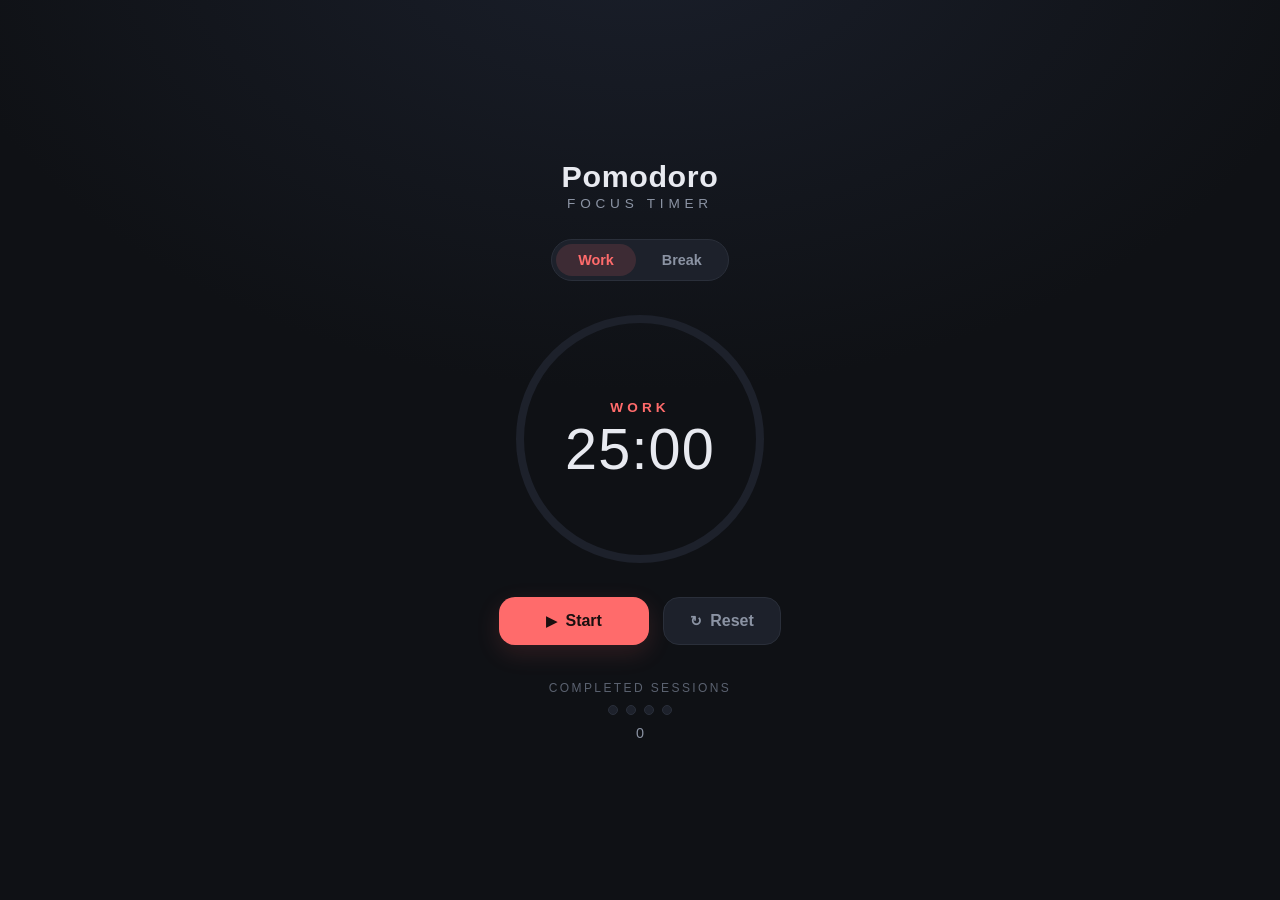
==== pomodoro.html @ ae940117 "Initial commit: Agentic AI team onboarding manual and Pomodoro demo" ====
<!DOCTYPE html>
<html lang="en">
<head>
  <meta charset="UTF-8" />
  <meta name="viewport" content="width=device-width, initial-scale=1.0" />
  <meta name="description" content="A clean, minimalist Pomodoro Focus Timer to help you work in focused intervals." />
  <title>Pomodoro Focus Timer</title>
  <link rel="stylesheet" href="styles.css" />
</head>
<body>
  <main class="app">
    <header class="app-header">
      <h1 class="app-title">Pomodoro</h1>
      <p class="app-subtitle">Focus Timer</p>
    </header>

    <!-- Mode toggle -->
    <div class="mode-switch" role="tablist" aria-label="Timer mode">
      <button
        class="mode-btn is-active"
        id="mode-work"
        type="button"
        role="tab"
        aria-selected="true"
        data-mode="work"
      >
        Work
      </button>
      <button
        class="mode-btn"
        id="mode-break"
        type="button"
        role="tab"
        aria-selected="false"
        data-mode="break"
      >
        Break
      </button>
    </div>

    <!-- Timer display -->
    <section class="timer-card" aria-live="polite">
      <div class="timer-ring">
        <svg class="ring" viewBox="0 0 260 260" aria-hidden="true">
          <circle class="ring-track" cx="130" cy="130" r="120"></circle>
          <circle class="ring-progress" id="ring-progress" cx="130" cy="130" r="120"></circle>
        </svg>
        <div class="timer-content">
          <span class="timer-label" id="timer-label">Work</span>
          <span class="timer-display" id="timer-display">25:00</span>
        </div>
      </div>
    </section>

    <!-- Controls -->
    <div class="controls">
      <button class="btn btn-primary" id="btn-start" type="button">
        <span class="btn-icon" id="btn-icon">&#9654;</span>
        <span id="btn-text">Start</span>
      </button>
      <button class="btn btn-secondary" id="btn-reset" type="button">
        <span class="btn-icon">&#8635;</span>
        <span>Reset</span>
      </button>
    </div>

    <!-- Session counter -->
    <footer class="session-footer">
      <span class="session-label">Completed sessions</span>
      <div class="session-dots" id="session-dots" aria-label="Completed sessions"></div>
      <span class="session-count" id="session-count">0</span>
    </footer>
  </main>

  <script src="script.js"></script>
</body>
</html>
---- styles.css ----
/* ==========================================================================
   Pomodoro Focus Timer — Clean Minimalist Dark Mode
   ========================================================================== */

:root {
  /* Base palette */
  --bg: #0f1115;
  --bg-elevated: #171a21;
  --surface: #1d212b;
  --border: #2a2f3a;

  /* Text */
  --text-primary: #e8eaf0;
  --text-secondary: #8b93a3;
  --text-muted: #5b6270;

  /* Accent (work mode) */
  --accent: #ff6b6b;
  --accent-soft: rgba(255, 107, 107, 0.14);

  /* Break mode accent */
  --accent-break: #4ecdc4;
  --accent-break-soft: rgba(78, 205, 196, 0.14);

  /* Shared */
  --radius: 16px;
  --radius-lg: 28px;
  --transition: 0.3s cubic-bezier(0.4, 0, 0.2, 1);
}

*,
*::before,
*::after {
  box-sizing: border-box;
  margin: 0;
  padding: 0;
}

html,
body {
  height: 100%;
}

body {
  font-family: -apple-system, BlinkMacSystemFont, "Segoe UI", Roboto, Helvetica,
    Arial, sans-serif;
  background: radial-gradient(1200px 800px at 50% -10%, #1a1f2b 0%, var(--bg) 60%);
  color: var(--text-primary);
  display: flex;
  align-items: center;
  justify-content: center;
  min-height: 100vh;
  padding: 24px;
  -webkit-font-smoothing: antialiased;
  transition: background 0.6s ease;
}

/* Break mode tints the page background subtly */
body.is-break {
  background: radial-gradient(1200px 800px at 50% -10%, #14211f 0%, var(--bg) 60%);
}

/* --------------------------------------------------------------------------
   Layout
   -------------------------------------------------------------------------- */
.app {
  width: 100%;
  max-width: 420px;
  display: flex;
  flex-direction: column;
  align-items: center;
  gap: 28px;
  text-align: center;
}

/* --------------------------------------------------------------------------
   Header
   -------------------------------------------------------------------------- */
.app-header {
  display: flex;
  flex-direction: column;
  gap: 2px;
}

.app-title {
  font-size: 1.9rem;
  font-weight: 700;
  letter-spacing: 0.02em;
}

.app-subtitle {
  font-size: 0.85rem;
  color: var(--text-secondary);
  letter-spacing: 0.35em;
  text-transform: uppercase;
}

/* --------------------------------------------------------------------------
   Mode switch
   -------------------------------------------------------------------------- */
.mode-switch {
  display: inline-flex;
  background: var(--surface);
  border: 1px solid var(--border);
  border-radius: 999px;
  padding: 4px;
  gap: 4px;
}

.mode-btn {
  appearance: none;
  border: none;
  background: transparent;
  color: var(--text-secondary);
  font-size: 0.9rem;
  font-weight: 600;
  padding: 8px 22px;
  border-radius: 999px;
  cursor: pointer;
  transition: background var(--transition), color var(--transition);
}

.mode-btn:hover {
  color: var(--text-primary);
}

.mode-btn.is-active {
  background: var(--accent-soft);
  color: var(--accent);
}

body.is-break .mode-btn.is-active {
  background: var(--accent-break-soft);
  color: var(--accent-break);
}

/* --------------------------------------------------------------------------
   Timer ring + display
   -------------------------------------------------------------------------- */
.timer-card {
  width: 100%;
  display: flex;
  justify-content: center;
}

.timer-ring {
  position: relative;
  width: 260px;
  height: 260px;
}

.ring {
  width: 100%;
  height: 100%;
  transform: rotate(-90deg);
}

.ring-track,
.ring-progress {
  fill: none;
  stroke-width: 8;
  stroke-linecap: round;
}

.ring-track {
  stroke: var(--surface);
}

.ring-progress {
  stroke: var(--accent);
  stroke-dasharray: 754; /* circumference: 2 * PI * 120 */
  stroke-dashoffset: 0;
  transition: stroke var(--transition), stroke-dashoffset 0.5s linear;
}

body.is-break .ring-progress {
  stroke: var(--accent-break);
}

.timer-content {
  position: absolute;
  inset: 0;
  display: flex;
  flex-direction: column;
  align-items: center;
  justify-content: center;
  gap: 6px;
}

.timer-label {
  font-size: 0.85rem;
  font-weight: 600;
  letter-spacing: 0.3em;
  text-transform: uppercase;
  color: var(--accent);
  transition: color var(--transition);
}

body.is-break .timer-label {
  color: var(--accent-break);
}

.timer-display {
  font-size: 3.6rem;
  font-weight: 300;
  font-variant-numeric: tabular-nums;
  letter-spacing: 0.02em;
  line-height: 1;
}

/* --------------------------------------------------------------------------
   Controls
   -------------------------------------------------------------------------- */
.controls {
  display: flex;
  gap: 14px;
  width: 100%;
  justify-content: center;
}

.btn {
  display: inline-flex;
  align-items: center;
  justify-content: center;
  gap: 8px;
  border: none;
  border-radius: var(--radius);
  font-size: 1rem;
  font-weight: 600;
  padding: 14px 26px;
  cursor: pointer;
  transition: transform 0.12s ease, box-shadow var(--transition),
    background var(--transition), color var(--transition);
}

.btn:active {
  transform: scale(0.97);
}

.btn:focus-visible {
  outline: 2px solid var(--accent);
  outline-offset: 2px;
}

.btn-primary {
  background: var(--accent);
  color: #1a0f0f;
  min-width: 150px;
  box-shadow: 0 8px 24px var(--accent-soft);
}

.btn-primary:hover {
  filter: brightness(1.08);
}

body.is-break .btn-primary {
  background: var(--accent-break);
  color: #0c1a18;
  box-shadow: 0 8px 24px var(--accent-break-soft);
}

.btn-secondary {
  background: var(--surface);
  color: var(--text-secondary);
  border: 1px solid var(--border);
}

.btn-secondary:hover {
  color: var(--text-primary);
  border-color: var(--text-muted);
}

.btn-icon {
  font-size: 0.9rem;
  line-height: 1;
}

/* --------------------------------------------------------------------------
   Session footer
   -------------------------------------------------------------------------- */
.session-footer {
  display: flex;
  flex-direction: column;
  align-items: center;
  gap: 10px;
  padding-top: 8px;
}

.session-label {
  font-size: 0.75rem;
  letter-spacing: 0.2em;
  text-transform: uppercase;
  color: var(--text-muted);
}

.session-dots {
  display: flex;
  gap: 8px;
  min-height: 10px;
}

.session-dots .dot {
  width: 10px;
  height: 10px;
  border-radius: 50%;
  background: var(--surface);
  border: 1px solid var(--border);
  transition: background var(--transition), border-color var(--transition);
}

.session-dots .dot.filled {
  background: var(--accent);
  border-color: var(--accent);
}

body.is-break .session-dots .dot.filled {
  background: var(--accent-break);
  border-color: var(--accent-break);
}

.session-count {
  font-size: 0.9rem;
  color: var(--text-secondary);
  font-variant-numeric: tabular-nums;
}

/* --------------------------------------------------------------------------
   Responsive
   -------------------------------------------------------------------------- */
@media (max-width: 380px) {
  .timer-ring {
    width: 220px;
    height: 220px;
  }

  .timer-display {
    font-size: 3rem;
  }

  .btn {
    padding: 12px 18px;
  }
}
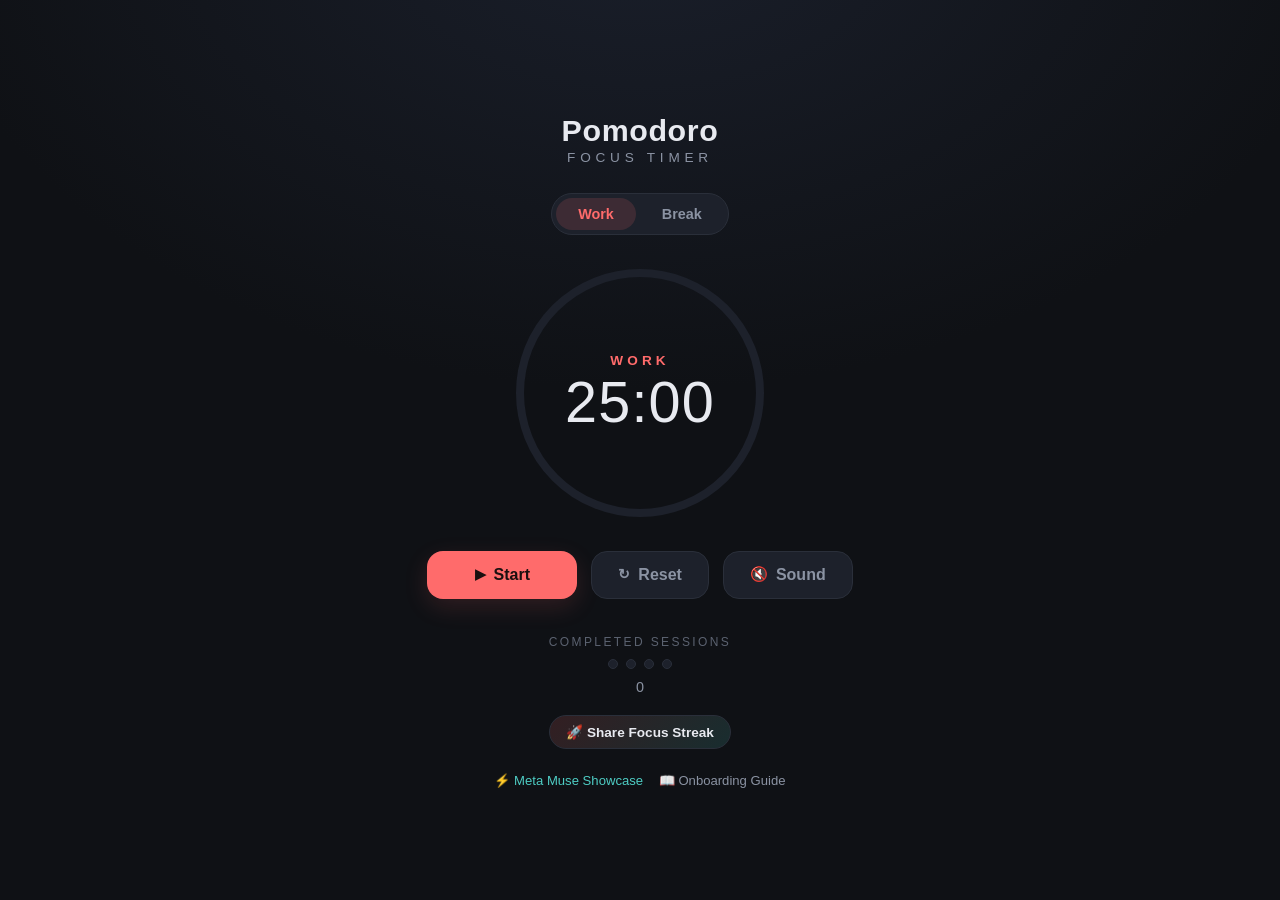
==== commit 00ccc202: "Add 1-click automated onboarding scripts and doctor diagnostic for Windows and Mac" ====
--- a/pomodoro.html
+++ b/pomodoro.html
@@ -62,15 +62,76 @@
         <span class="btn-icon">&#8635;</span>
         <span>Reset</span>
       </button>
+      <button class="btn btn-secondary" id="btn-sound" type="button" title="Toggle Ambient Flow Sound">
+        <span class="btn-icon" id="sound-icon">🔇</span>
+        <span id="sound-text">Sound</span>
+      </button>
     </div>
 
-    <!-- Session counter -->
+    <!-- Session counter & Viral Share -->
     <footer class="session-footer">
       <span class="session-label">Completed sessions</span>
       <div class="session-dots" id="session-dots" aria-label="Completed sessions"></div>
       <span class="session-count" id="session-count">0</span>
+      <button class="btn-share-streak" id="btn-open-share" type="button">
+        <span>🚀 Share Focus Streak</span>
+      </button>
+      <div class="nav-links" style="margin-top: 14px; font-size: 0.82rem;">
+        <a href="muse-showcase.html" style="color: var(--accent-break); text-decoration: none; margin-right: 12px;">⚡ Meta Muse Showcase</a>
+        <a href="index.html" style="color: var(--text-secondary); text-decoration: none;">📖 Onboarding Guide</a>
+      </div>
     </footer>
   </main>
+
+  <!-- Viral Share Modal -->
+  <div class="modal-backdrop" id="share-modal" aria-hidden="true" role="dialog" aria-modal="true">
+    <div class="modal-card">
+      <button class="modal-close" id="btn-close-modal" type="button" aria-label="Close">&times;</button>
+      <div class="modal-header">
+        <span class="badge-pill">🔥 Session Complete!</span>
+        <h2 class="modal-title">Share Your Focus Streak</h2>
+        <p class="modal-subtitle">Inspire your network and build deep work momentum.</p>
+      </div>
+
+      <!-- Shareable Graphic Card Preview -->
+      <div class="streak-card" id="streak-preview-card">
+        <div class="streak-card-top">
+          <span class="streak-logo">🧘 Serene Focus</span>
+          <span class="streak-badge-tag" id="streak-tag">Level 1 Flow</span>
+        </div>
+        <div class="streak-metric-wrap">
+          <div class="streak-metric">
+            <span class="streak-val" id="modal-session-count">1</span>
+            <span class="streak-lbl">Sessions</span>
+          </div>
+          <div class="streak-divider"></div>
+          <div class="streak-metric">
+            <span class="streak-val" id="modal-focus-minutes">25</span>
+            <span class="streak-lbl">Focus Mins</span>
+          </div>
+        </div>
+        <div class="streak-quote" id="streak-quote">"Deep focus is the superpower of the 21st century."</div>
+      </div>
+
+      <!-- Action Buttons -->
+      <div class="share-actions">
+        <a class="btn-share-social btn-x" id="btn-share-x" href="#" target="_blank" rel="noopener">
+          <span>Post to 𝕏</span>
+        </a>
+        <a class="btn-share-social btn-linkedin" id="btn-share-linkedin" href="#" target="_blank" rel="noopener">
+          <span>Share on LinkedIn</span>
+        </a>
+        <a class="btn-share-social btn-whatsapp" id="btn-share-whatsapp" href="#" target="_blank" rel="noopener">
+          <span>WhatsApp</span>
+        </a>
+        <button class="btn-share-social btn-copy" id="btn-copy-streak" type="button">
+          <span id="copy-btn-label">📋 Copy Badge & Link</span>
+        </button>
+      </div>
+
+      <div class="copy-toast" id="copy-toast" aria-live="polite">Copied to clipboard! Share it with your team.</div>
+    </div>
+  </div>
 
   <script src="script.js"></script>
 </body>
--- a/styles.css
+++ b/styles.css
@@ -325,6 +325,267 @@
 }
 
 /* --------------------------------------------------------------------------
+   Viral Share & Sound Buttons
+   -------------------------------------------------------------------------- */
+.btn-share-streak {
+  margin-top: 10px;
+  background: linear-gradient(135deg, rgba(255, 107, 107, 0.15) 0%, rgba(78, 205, 196, 0.15) 100%);
+  border: 1px solid var(--border);
+  color: var(--text-primary);
+  font-size: 0.85rem;
+  font-weight: 600;
+  padding: 8px 16px;
+  border-radius: 9999px;
+  cursor: pointer;
+  display: inline-flex;
+  align-items: center;
+  gap: 6px;
+  transition: all var(--transition);
+}
+
+.btn-share-streak:hover {
+  border-color: var(--accent-break);
+  transform: translateY(-1px);
+  box-shadow: 0 4px 16px rgba(78, 205, 196, 0.2);
+}
+
+.btn.is-active {
+  background: var(--surface);
+  border-color: var(--accent-break);
+  color: var(--accent-break);
+}
+
+/* --------------------------------------------------------------------------
+   Glassmorphic Viral Share Modal
+   -------------------------------------------------------------------------- */
+.modal-backdrop {
+  position: fixed;
+  inset: 0;
+  background: rgba(10, 12, 16, 0.78);
+  backdrop-filter: blur(10px);
+  -webkit-backdrop-filter: blur(10px);
+  display: flex;
+  align-items: center;
+  justify-content: center;
+  padding: 20px;
+  z-index: 1000;
+  opacity: 0;
+  pointer-events: none;
+  transition: opacity 0.25s ease;
+}
+
+.modal-backdrop.is-visible {
+  opacity: 1;
+  pointer-events: auto;
+}
+
+.modal-card {
+  position: relative;
+  background: var(--bg-elevated);
+  border: 1px solid var(--border);
+  border-radius: var(--radius-lg);
+  padding: 28px;
+  max-width: 440px;
+  width: 100%;
+  text-align: center;
+  box-shadow: 0 20px 40px -10px rgba(0, 0, 0, 0.6);
+  transform: scale(0.96);
+  transition: transform 0.25s cubic-bezier(0.34, 1.56, 0.64, 1);
+}
+
+.modal-backdrop.is-visible .modal-card {
+  transform: scale(1);
+}
+
+.modal-close {
+  position: absolute;
+  top: 16px;
+  right: 18px;
+  background: transparent;
+  border: none;
+  color: var(--text-muted);
+  font-size: 1.5rem;
+  line-height: 1;
+  cursor: pointer;
+  transition: color 0.2s;
+}
+
+.modal-close:hover {
+  color: var(--text-primary);
+}
+
+.badge-pill {
+  display: inline-block;
+  background: var(--accent-soft);
+  color: var(--accent);
+  padding: 4px 12px;
+  border-radius: 9999px;
+  font-size: 0.8rem;
+  font-weight: 700;
+  margin-bottom: 8px;
+}
+
+.modal-title {
+  font-size: 1.4rem;
+  font-weight: 700;
+  margin-bottom: 4px;
+}
+
+.modal-subtitle {
+  font-size: 0.85rem;
+  color: var(--text-secondary);
+  margin-bottom: 20px;
+}
+
+/* Shareable card preview */
+.streak-card {
+  background: radial-gradient(100% 120% at 50% 0%, #202736 0%, #151821 100%);
+  border: 1px solid rgba(255, 255, 255, 0.1);
+  border-radius: var(--radius);
+  padding: 20px;
+  margin-bottom: 20px;
+  box-shadow: inset 0 1px 0 rgba(255, 255, 255, 0.1);
+}
+
+.streak-card-top {
+  display: flex;
+  justify-content: space-between;
+  align-items: center;
+  margin-bottom: 16px;
+}
+
+.streak-logo {
+  font-size: 0.85rem;
+  font-weight: 700;
+  color: var(--text-primary);
+  letter-spacing: 0.05em;
+}
+
+.streak-badge-tag {
+  background: rgba(78, 205, 196, 0.16);
+  color: var(--accent-break);
+  font-size: 0.75rem;
+  font-weight: 700;
+  padding: 3px 8px;
+  border-radius: 6px;
+}
+
+.streak-metric-wrap {
+  display: flex;
+  align-items: center;
+  justify-content: center;
+  gap: 24px;
+  margin-bottom: 14px;
+}
+
+.streak-metric {
+  display: flex;
+  flex-direction: column;
+}
+
+.streak-val {
+  font-size: 2.2rem;
+  font-weight: 800;
+  color: var(--text-primary);
+  line-height: 1;
+}
+
+.streak-lbl {
+  font-size: 0.72rem;
+  color: var(--text-muted);
+  text-transform: uppercase;
+  letter-spacing: 0.05em;
+  margin-top: 4px;
+}
+
+.streak-divider {
+  width: 1px;
+  height: 36px;
+  background: var(--border);
+}
+
+.streak-quote {
+  font-size: 0.78rem;
+  color: var(--text-secondary);
+  font-style: italic;
+}
+
+/* Social Buttons */
+.share-actions {
+  display: grid;
+  grid-template-columns: 1fr 1fr;
+  gap: 10px;
+}
+
+.btn-share-social {
+  padding: 10px 14px;
+  border-radius: var(--radius-sm);
+  font-size: 0.82rem;
+  font-weight: 600;
+  text-decoration: none;
+  cursor: pointer;
+  display: inline-flex;
+  align-items: center;
+  justify-content: center;
+  transition: all var(--transition);
+  border: 1px solid var(--border);
+}
+
+.btn-x {
+  background: #000;
+  color: #fff;
+  border-color: #333;
+}
+.btn-x:hover {
+  background: #1a1a1a;
+  border-color: #555;
+}
+
+.btn-linkedin {
+  background: #0a66c2;
+  color: #fff;
+  border-color: #0a66c2;
+}
+.btn-linkedin:hover {
+  background: #004182;
+}
+
+.btn-whatsapp {
+  background: #25d366;
+  color: #073819;
+  border-color: #25d366;
+  font-weight: 700;
+}
+.btn-whatsapp:hover {
+  background: #20ba5a;
+}
+
+.btn-copy {
+  background: var(--surface);
+  color: var(--text-primary);
+}
+.btn-copy:hover {
+  background: var(--border);
+}
+
+.copy-toast {
+  display: none;
+  margin-top: 12px;
+  font-size: 0.78rem;
+  color: var(--accent-break);
+  animation: fadeIn 0.2s ease;
+}
+
+.copy-toast.is-visible {
+  display: block;
+}
+
+@keyframes fadeIn {
+  from { opacity: 0; transform: translateY(4px); }
+  to { opacity: 1; transform: translateY(0); }
+}
+
+/* --------------------------------------------------------------------------
    Responsive
    -------------------------------------------------------------------------- */
 @media (max-width: 380px) {
@@ -340,4 +601,8 @@
   .btn {
     padding: 12px 18px;
   }
-}
+
+  .share-actions {
+    grid-template-columns: 1fr;
+  }
+}
